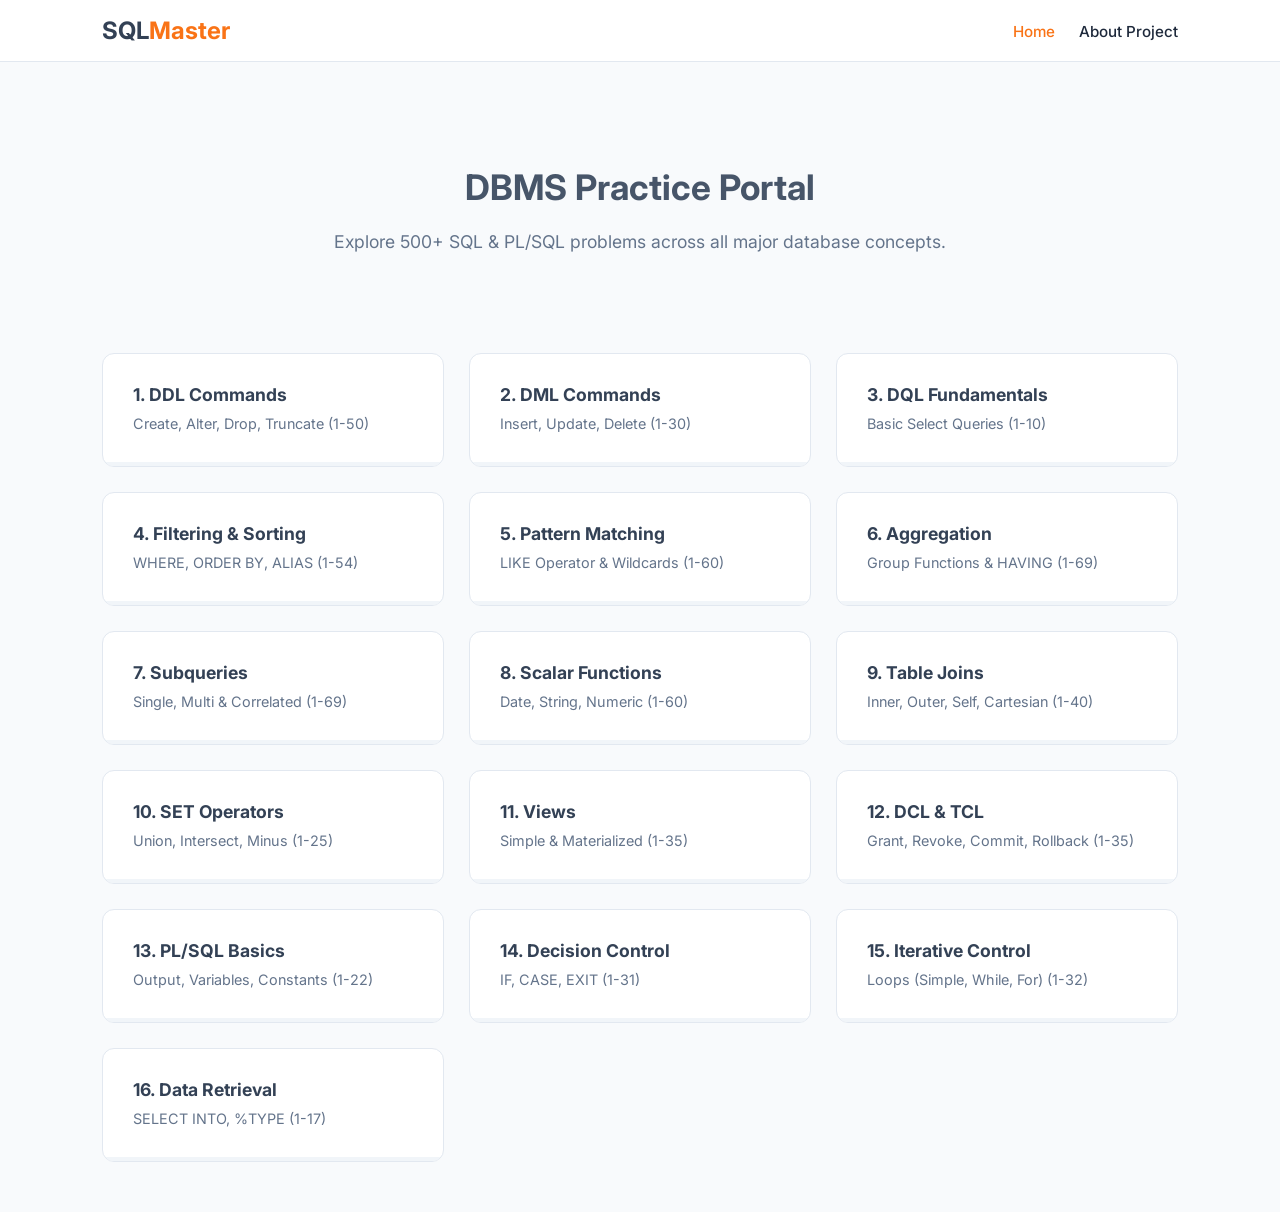
==== index.html @ 7c0995b2 "Add files via upload" ====
<!DOCTYPE html>
<html lang="en">
<head>
    <meta charset="UTF-8">
    <meta name="viewport" content="width=device-width, initial-scale=1.0">
    <link rel="stylesheet" href="style.css">
    <link href="https://fonts.googleapis.com/css2?family=Inter:wght@400;600;700&display=swap" rel="stylesheet">
    <title>SQLMaster | DBMS Portfolio</title>
</head>
<body>
    <nav class="navbar">
        <div class="logo">SQL<span>Master</span></div>
        <div class="nav-links">
            <a href="index.html" class="active">Home</a>
            <a href="about.html">About Project</a>
        </div>
    </nav>

    <header class="hero">
        <h1>DBMS Practice Portal</h1>
        <p>Explore 500+ SQL & PL/SQL problems across all major database concepts.</p>
    </header>

    <div class="container grid-layout">
        <a href="queries.html?cat=DDL&count=50" class="topic-card sql">
            <div class="card-body"><h3>1. DDL Commands</h3><p>Create, Alter, Drop, Truncate (1-50)</p></div>
            <div class="progress-line"></div>
        </a>

        <a href="queries.html?cat=DML&count=30" class="topic-card sql">
            <div class="card-body"><h3>2. DML Commands</h3><p>Insert, Update, Delete (1-30)</p></div>
            <div class="progress-line"></div>
        </a>

        <a href="queries.html?cat=DQL&count=10" class="topic-card sql">
            <div class="card-body"><h3>3. DQL Fundamentals</h3><p>Basic Select Queries (1-10)</p></div>
            <div class="progress-line"></div>
        </a>

        <a href="queries.html?cat=WHERE_ORDER&count=54" class="topic-card sql">
            <div class="card-body"><h3>4. Filtering & Sorting</h3><p>WHERE, ORDER BY, ALIAS (1-54)</p></div>
            <div class="progress-line"></div>
        </a>

        <a href="queries.html?cat=LIKE&count=60" class="topic-card sql">
            <div class="card-body"><h3>5. Pattern Matching</h3><p>LIKE Operator & Wildcards (1-60)</p></div>
            <div class="progress-line"></div>
        </a>

        <a href="queries.html?cat=GROUP_BY&count=69" class="topic-card sql">
            <div class="card-body"><h3>6. Aggregation</h3><p>Group Functions & HAVING (1-69)</p></div>
            <div class="progress-line"></div>
        </a>

        <a href="queries.html?cat=SUBQUERIES&count=69" class="topic-card sql">
            <div class="card-body"><h3>7. Subqueries</h3><p>Single, Multi & Correlated (1-69)</p></div>
            <div class="progress-line"></div>
        </a>

        <a href="queries.html?cat=SCALAR&count=60" class="topic-card sql">
            <div class="card-body"><h3>8. Scalar Functions</h3><p>Date, String, Numeric (1-60)</p></div>
            <div class="progress-line"></div>
        </a>

        <a href="queries.html?cat=JOINS&count=40" class="topic-card sql">
            <div class="card-body"><h3>9. Table Joins</h3><p>Inner, Outer, Self, Cartesian (1-40)</p></div>
            <div class="progress-line"></div>
        </a>

        <a href="queries.html?cat=SET&count=25" class="topic-card sql">
            <div class="card-body"><h3>10. SET Operators</h3><p>Union, Intersect, Minus (1-25)</p></div>
            <div class="progress-line"></div>
        </a>

        <a href="queries.html?cat=VIEWS&count=35" class="topic-card sql">
            <div class="card-body"><h3>11. Views</h3><p>Simple & Materialized (1-35)</p></div>
            <div class="progress-line"></div>
        </a>

        <a href="queries.html?cat=DCL_TCL&count=35" class="topic-card sql">
            <div class="card-body"><h3>12. DCL & TCL</h3><p>Grant, Revoke, Commit, Rollback (1-35)</p></div>
            <div class="progress-line"></div>
        </a>

        <a href="queries.html?cat=PLSQL_BASICS&count=22" class="topic-card plsql">
            <div class="card-body"><h3>13. PL/SQL Basics</h3><p>Output, Variables, Constants (1-22)</p></div>
            <div class="progress-line"></div>
        </a>

        <a href="queries.html?cat=DECISION&count=31" class="topic-card plsql">
            <div class="card-body"><h3>14. Decision Control</h3><p>IF, CASE, EXIT (1-31)</p></div>
            <div class="progress-line"></div>
        </a>

        <a href="queries.html?cat=ITERATIVE&count=32" class="topic-card plsql">
            <div class="card-body"><h3>15. Iterative Control</h3><p>Loops (Simple, While, For) (1-32)</p></div>
            <div class="progress-line"></div>
        </a>

        <a href="queries.html?cat=DATA_RETRIEVAL&count=17" class="topic-card plsql">
            <div class="card-body"><h3>16. Data Retrieval</h3><p>SELECT INTO, %TYPE (1-17)</p></div>
            <div class="progress-line"></div>
        </a>
    </div>
</body>
</html>
---- style.css ----
:root {
    --bg-light: #f8fafc;
    --card-white: #ffffff;
    --text-dark: #1e293b;
    --text-muted: #64748b;
    --accent: #f97316; /* Professional Orange */
    --border: #e2e8f0;
}

* { box-sizing: border-box; }

body {
    font-family: 'Inter', sans-serif;
    background-color: var(--bg-light);
    color: var(--text-dark);
    margin: 0;
}

/* Navbar */
.navbar {
    display: flex;
    justify-content: space-between;
    align-items: center;
    padding: 1rem 8%;
    background: white;
    border-bottom: 1px solid var(--border);
    position: sticky;
    top: 0;
    z-index: 100;
}

.logo { font-size: 1.5rem; font-weight: 700; color: #334155; }
.logo span { color: var(--accent); }

.nav-links a {
    text-decoration: none;
    color: var(--text-dark);
    margin-left: 20px;
    font-weight: 500;
    font-size: 0.95rem;
}

.nav-links a.active { color: var(--accent); }

/* Hero Section */
.hero {
    text-align: center;
    padding: 80px 20px;
    max-width: 800px;
    margin: 0 auto;
}

.hero h1 { font-size: 2.2rem; color: #475569; margin-bottom: 20px; }
.hero p { font-size: 1.1rem; color: var(--text-muted); line-height: 1.6; }

/* Grid Layout */
.grid-layout {
    display: grid;
    grid-template-columns: repeat(auto-fit, minmax(320px, 1fr));
    gap: 25px;
    padding: 0 8% 50px 8%;
}

/* Topic Card */
.topic-card {
    background: var(--card-white);
    border: 1px solid var(--border);
    border-radius: 12px;
    text-decoration: none;
    color: inherit;
    display: flex;
    flex-direction: column;
    justify-content: space-between;
    transition: all 0.3s ease;
    overflow: hidden;
    position: relative;
}

.topic-card:hover {
    transform: translateY(-5px);
    border-color: var(--accent);
    box-shadow: 0 10px 15px -3px rgba(0, 0, 0, 0.1);
}

.card-body { padding: 30px; }
.card-body h3 { margin: 0 0 10px 0; font-size: 1.1rem; color: #334155; }
.card-body p { margin: 0; color: var(--text-muted); font-size: 0.9rem; }

.card-footer {
    padding: 15px 30px;
    background: #fcfcfc;
    border-top: 1px solid #f1f5f9;
    display: flex;
    justify-content: space-between;
    align-items: center;
}

.status { font-size: 0.8rem; color: #94a3b8; font-weight: 500; }
.arrow { font-size: 0.9rem; color: var(--accent); font-weight: 600; }

.progress-line {
    height: 4px;
    background: #f1f5f9;
    width: 100%;
}

.topic-card:hover .progress-line {
    background: var(--accent);
}

/* Split Container */
.split-container {
    display: flex;
    height: calc(100vh - 70px);
    overflow: hidden;
}

.sidebar {
    width: 350px;
    background: white;
    border-right: 1px solid var(--border);
    display: flex;
    flex-direction: column;
}

.sidebar-header { padding: 20px; border-bottom: 1px solid var(--border); }
.sidebar-header h4 { margin: 0; color: #1e293b; }
.sidebar-header p { font-size: 0.8rem; color: var(--text-muted); margin: 5px 0 0; }

.query-list { overflow-y: auto; flex: 1; }

.content-area {
    flex: 1;
    background: #f1f5f9;
    padding: 40px;
    overflow-y: auto;
}

/* Detail Styling */
.detail-container { max-width: 900px; margin: 0 auto; }
.question-box { background: white; padding: 30px; border-radius: 12px; margin-bottom: 25px; border-left: 5px solid var(--accent); }
.label { font-size: 0.7rem; font-weight: 700; color: var(--accent); letter-spacing: 1px; }

.code-wrapper, .output-wrapper {
    background: #1e293b;
    border-radius: 12px;
    margin-bottom: 25px;
    overflow: hidden;
}

.panel-header {
    background: #334155;
    color: #cbd5e1;
    padding: 10px 20px;
    font-size: 0.8rem;
    display: flex;
    justify-content: space-between;
}

.code-wrapper pre {
    padding: 20px;
    margin: 0;
    color: #f8fafc;
    font-family: 'Fira Code', monospace;
    overflow-x: auto;
}

.output-screen {
    padding: 20px;
    background: #0f172a;
    color: #4ade80; /* Green terminal look */
    font-family: monospace;
    white-space: pre;
}

.hidden { display: none; }
.empty-state { text-align: center; margin-top: 100px; color: var(--text-muted); }


/* topic-card.sql styles */
.topic-card.sql:hover .progress-line { background: #3b82f6; } /* Blue for SQL */
.topic-card.sql .arrow { color: #3b82f6; }

/* topic-card.plsql styles */
.topic-card.plsql:hover .progress-line { background: #f97316; } /* Orange for PL/SQL */
.topic-card.plsql .arrow { color: #f97316; }

/* Scrollbar and Sidebar */
.sidebar {
    background: #ffffff;
    border-right: 1px solid #e2e8f0;
    width: 300px;
}

.query-list {
    overflow-y: scroll;
    height: calc(100vh - 120px);
}

.query-item {
    border-left: 3px solid transparent;
}

.query-item.active {
    background: #f8fafc;
    border-left: 3px solid var(--accent);
}
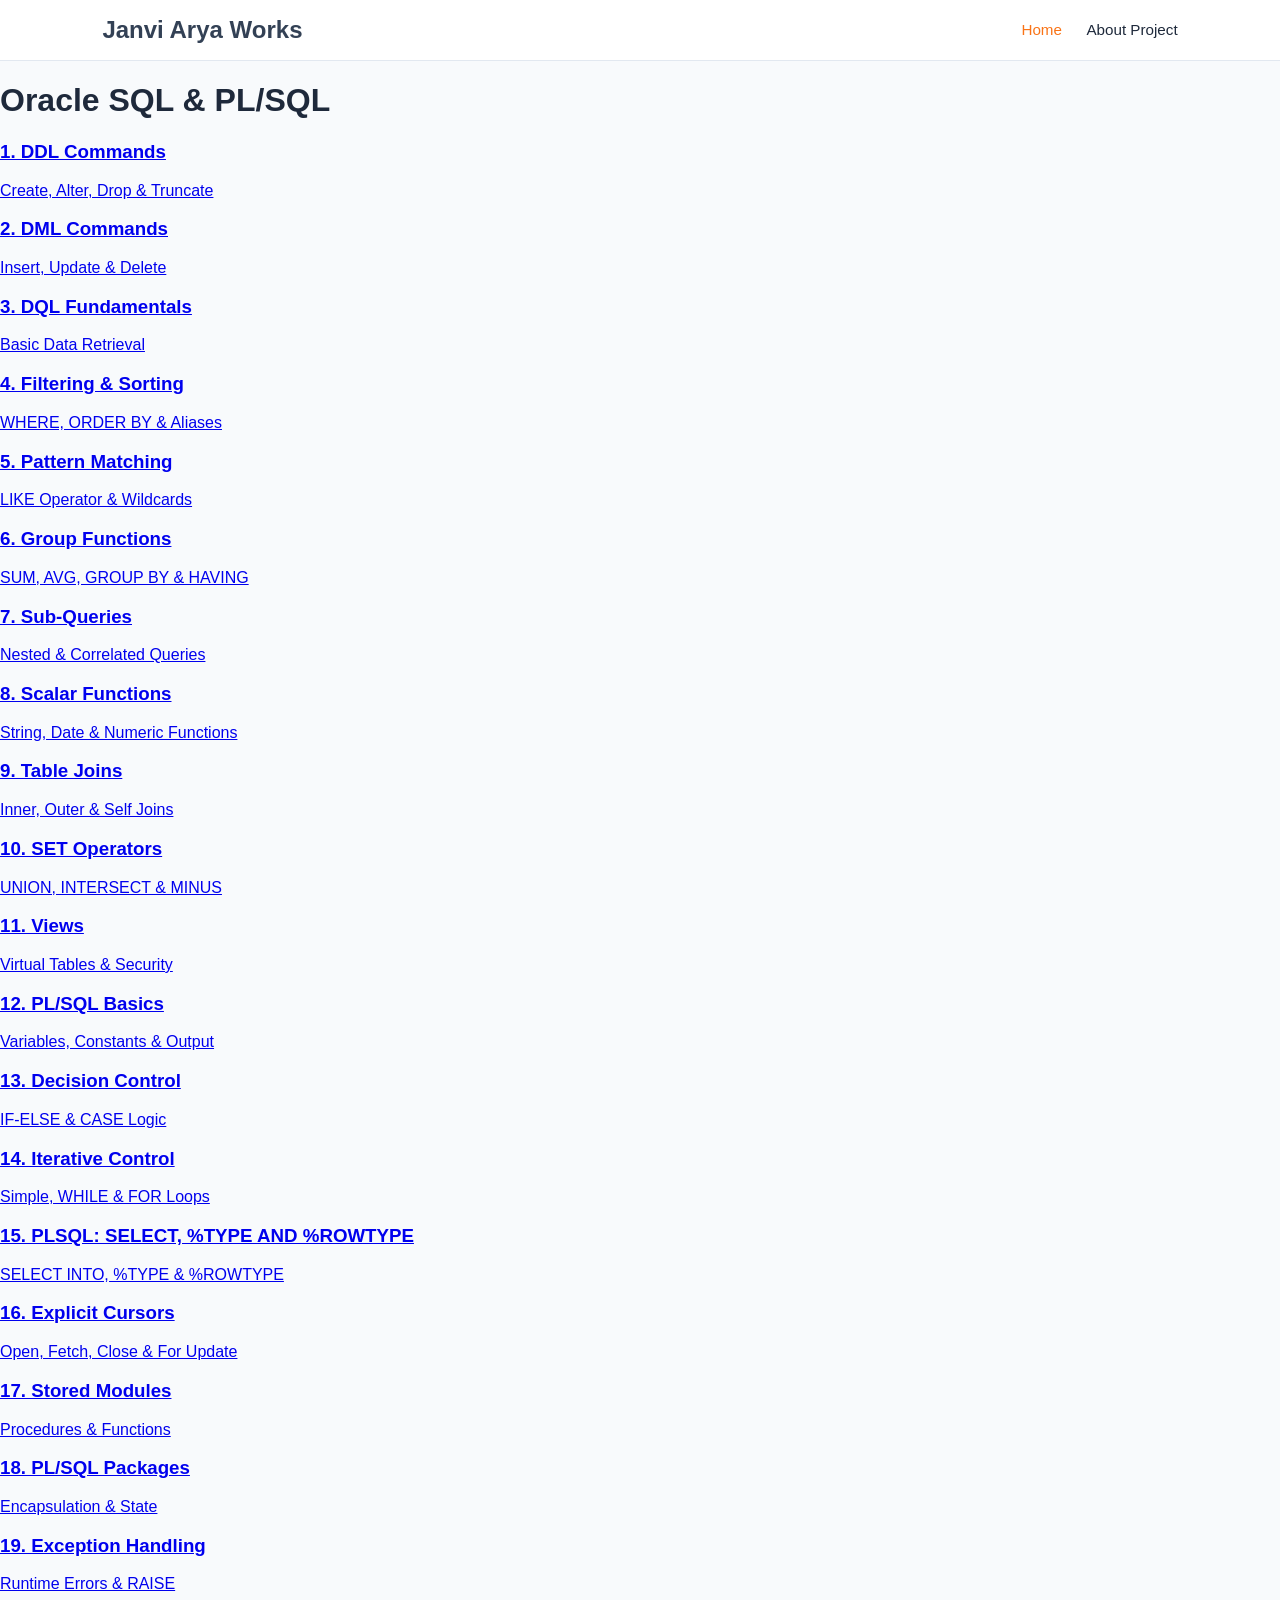
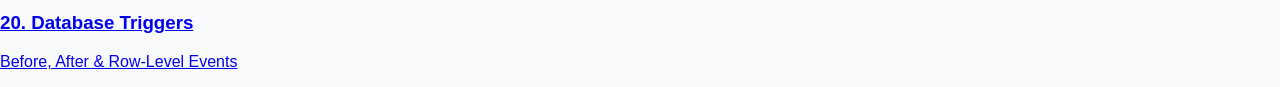
==== commit c14c3557: "Update index.html" ====
--- a/index.html
+++ b/index.html
@@ -1,106 +1,131 @@
 <!DOCTYPE html>
 <html lang="en">
+
 <head>
     <meta charset="UTF-8">
     <meta name="viewport" content="width=device-width, initial-scale=1.0">
+    <title>Oracle SQL & PL/SQL Portfolio</title>
     <link rel="stylesheet" href="style.css">
-    <link href="https://fonts.googleapis.com/css2?family=Inter:wght@400;600;700&display=swap" rel="stylesheet">
-    <title>SQLMaster | DBMS Portfolio</title>
 </head>
+
 <body>
+
     <nav class="navbar">
-        <div class="logo">SQL<span>Master</span></div>
+        <div class="logo">Janvi Arya Works</div>
         <div class="nav-links">
             <a href="index.html" class="active">Home</a>
             <a href="about.html">About Project</a>
         </div>
     </nav>
 
-    <header class="hero">
-        <h1>DBMS Practice Portal</h1>
-        <p>Explore 500+ SQL & PL/SQL problems across all major database concepts.</p>
-    </header>
+    <main class="main-content">
+        <header class="page-header">
+            <h1>Oracle SQL & PL/SQL</h1>
+        </header>
 
-    <div class="container grid-layout">
-        <a href="queries.html?cat=DDL&count=50" class="topic-card sql">
-            <div class="card-body"><h3>1. DDL Commands</h3><p>Create, Alter, Drop, Truncate (1-50)</p></div>
-            <div class="progress-line"></div>
-        </a>
+        <div class="category-grid">
+            <a href="queries.html?cat=DDL&count=41" class="category-card">
+                <h3>1. DDL Commands </h3>
+                <p>Create, Alter, Drop & Truncate</p>
+            </a>
 
-        <a href="queries.html?cat=DML&count=30" class="topic-card sql">
-            <div class="card-body"><h3>2. DML Commands</h3><p>Insert, Update, Delete (1-30)</p></div>
-            <div class="progress-line"></div>
-        </a>
+            <a href="queries.html?cat=DML&count=30" class="category-card">
+                <h3>2. DML Commands</h3>
+                <p>Insert, Update & Delete</p>
+            </a>
 
-        <a href="queries.html?cat=DQL&count=10" class="topic-card sql">
-            <div class="card-body"><h3>3. DQL Fundamentals</h3><p>Basic Select Queries (1-10)</p></div>
-            <div class="progress-line"></div>
-        </a>
+            <a href="queries.html?cat=DQL&count=10" class="category-card">
+                <h3>3. DQL Fundamentals</h3>
+                <p>Basic Data Retrieval</p>
+            </a>
 
-        <a href="queries.html?cat=WHERE_ORDER&count=54" class="topic-card sql">
-            <div class="card-body"><h3>4. Filtering & Sorting</h3><p>WHERE, ORDER BY, ALIAS (1-54)</p></div>
-            <div class="progress-line"></div>
-        </a>
+            <a href="queries.html?cat=WHERE&count=45" class="category-card">
+                <h3>4. Filtering & Sorting</h3>
+                <p>WHERE, ORDER BY & Aliases</p>
+            </a>
 
-        <a href="queries.html?cat=LIKE&count=60" class="topic-card sql">
-            <div class="card-body"><h3>5. Pattern Matching</h3><p>LIKE Operator & Wildcards (1-60)</p></div>
-            <div class="progress-line"></div>
-        </a>
+            <a href="queries.html?cat=LIKE&count=35" class="category-card">
+                <h3>5. Pattern Matching</h3>
+                <p>LIKE Operator & Wildcards</p>
+            </a>
 
-        <a href="queries.html?cat=GROUP_BY&count=69" class="topic-card sql">
-            <div class="card-body"><h3>6. Aggregation</h3><p>Group Functions & HAVING (1-69)</p></div>
-            <div class="progress-line"></div>
-        </a>
+            <a href="queries.html?cat=GROUP_BY&count=60" class="category-card">
+                <h3>6. Group Functions</h3>
+                <p>SUM, AVG, GROUP BY & HAVING</p>
+            </a>
 
-        <a href="queries.html?cat=SUBQUERIES&count=69" class="topic-card sql">
-            <div class="card-body"><h3>7. Subqueries</h3><p>Single, Multi & Correlated (1-69)</p></div>
-            <div class="progress-line"></div>
-        </a>
+            <a href="queries.html?cat=SUBQUERIES&count=35" class="category-card">
+                <h3>7. Sub-Queries</h3>
+                <p>Nested & Correlated Queries</p>
+            </a>
 
-        <a href="queries.html?cat=SCALAR&count=60" class="topic-card sql">
-            <div class="card-body"><h3>8. Scalar Functions</h3><p>Date, String, Numeric (1-60)</p></div>
-            <div class="progress-line"></div>
-        </a>
+            <a href="queries.html?cat=SCALAR&count=21" class="category-card">
+                <h3>8. Scalar Functions</h3>
+                <p>String, Date & Numeric Functions</p>
+            </a>
 
-        <a href="queries.html?cat=JOINS&count=40" class="topic-card sql">
-            <div class="card-body"><h3>9. Table Joins</h3><p>Inner, Outer, Self, Cartesian (1-40)</p></div>
-            <div class="progress-line"></div>
-        </a>
+            <a href="queries.html?cat=JOINS&count=20" class="category-card">
+                <h3>9. Table Joins</h3>
+                <p>Inner, Outer & Self Joins</p>
+            </a>
 
-        <a href="queries.html?cat=SET&count=25" class="topic-card sql">
-            <div class="card-body"><h3>10. SET Operators</h3><p>Union, Intersect, Minus (1-25)</p></div>
-            <div class="progress-line"></div>
-        </a>
+            <a href="queries.html?cat=SET&count=25" class="category-card">
+                <h3>10. SET Operators</h3>
+                <p>UNION, INTERSECT & MINUS</p>
+            </a>
 
-        <a href="queries.html?cat=VIEWS&count=35" class="topic-card sql">
-            <div class="card-body"><h3>11. Views</h3><p>Simple & Materialized (1-35)</p></div>
-            <div class="progress-line"></div>
-        </a>
+            <a href="queries.html?cat=VIEWS&count=10" class="category-card">
+                <h3>11. Views </h3>
+                <p>Virtual Tables & Security</p>
+            </a>
 
-        <a href="queries.html?cat=DCL_TCL&count=35" class="topic-card sql">
-            <div class="card-body"><h3>12. DCL & TCL</h3><p>Grant, Revoke, Commit, Rollback (1-35)</p></div>
-            <div class="progress-line"></div>
-        </a>
+            <a href="queries.html?cat=PLSQL_BASICS&count=22" class="category-card plsql-card">
+                <h3>12. PL/SQL Basics</h3>
+                <p>Variables, Constants & Output</p>
+            </a>
 
-        <a href="queries.html?cat=PLSQL_BASICS&count=22" class="topic-card plsql">
-            <div class="card-body"><h3>13. PL/SQL Basics</h3><p>Output, Variables, Constants (1-22)</p></div>
-            <div class="progress-line"></div>
-        </a>
+            <a href="queries.html?cat=DECISION&count=18" class="category-card plsql-card">
+                <h3>13. Decision Control</h3>
+                <p>IF-ELSE & CASE Logic</p>
+            </a>
 
-        <a href="queries.html?cat=DECISION&count=31" class="topic-card plsql">
-            <div class="card-body"><h3>14. Decision Control</h3><p>IF, CASE, EXIT (1-31)</p></div>
-            <div class="progress-line"></div>
-        </a>
+            <a href="queries.html?cat=ITERATIVE&count=21" class="category-card plsql-card">
+                <h3>14. Iterative Control</h3>
+                <p>Simple, WHILE & FOR Loops</p>
+            </a>
 
-        <a href="queries.html?cat=ITERATIVE&count=32" class="topic-card plsql">
-            <div class="card-body"><h3>15. Iterative Control</h3><p>Loops (Simple, While, For) (1-32)</p></div>
-            <div class="progress-line"></div>
-        </a>
+            <a href="queries.html?cat=DATA_RETRIEVAL&count=17" class="category-card">
+                <h3>15. PLSQL: SELECT, %TYPE AND %ROWTYPE</h3>
+                <p>SELECT INTO, %TYPE & %ROWTYPE</p>
+            </a>
 
-        <a href="queries.html?cat=DATA_RETRIEVAL&count=17" class="topic-card plsql">
-            <div class="card-body"><h3>16. Data Retrieval</h3><p>SELECT INTO, %TYPE (1-17)</p></div>
-            <div class="progress-line"></div>
-        </a>
-    </div>
+            <a href="queries.html?cat=CURSORS&count=24" class="category-card">
+                <h3>16. Explicit Cursors</h3>
+                <p>Open, Fetch, Close & For Update</p>
+            </a>
+
+            <a href="queries.html?cat=PROCEDURES&count=20" class="category-card">
+                <h3>17. Stored Modules</h3>
+                <p>Procedures & Functions </p>
+            </a>
+
+            <a href="queries.html?cat=PACKAGES&count=9" class="category-card plsql-card">
+                <h3>18. PL/SQL Packages</h3>
+                <p>Encapsulation & State </p>
+            </a>
+
+            <a href="queries.html?cat=EXCEPTIONS&count=12" class="category-card plsql-card">
+                <h3>19. Exception Handling</h3>
+                <p>Runtime Errors & RAISE </p>
+            </a>
+
+            <a href="queries.html?cat=TRIGGERS&count=13" class="category-card plsql-card">
+                <h3>20. Database Triggers</h3>
+                <p>Before, After & Row-Level Events </p>
+            </a>
+        </div>
+    </main>
+
 </body>
-</html>+
+</html>
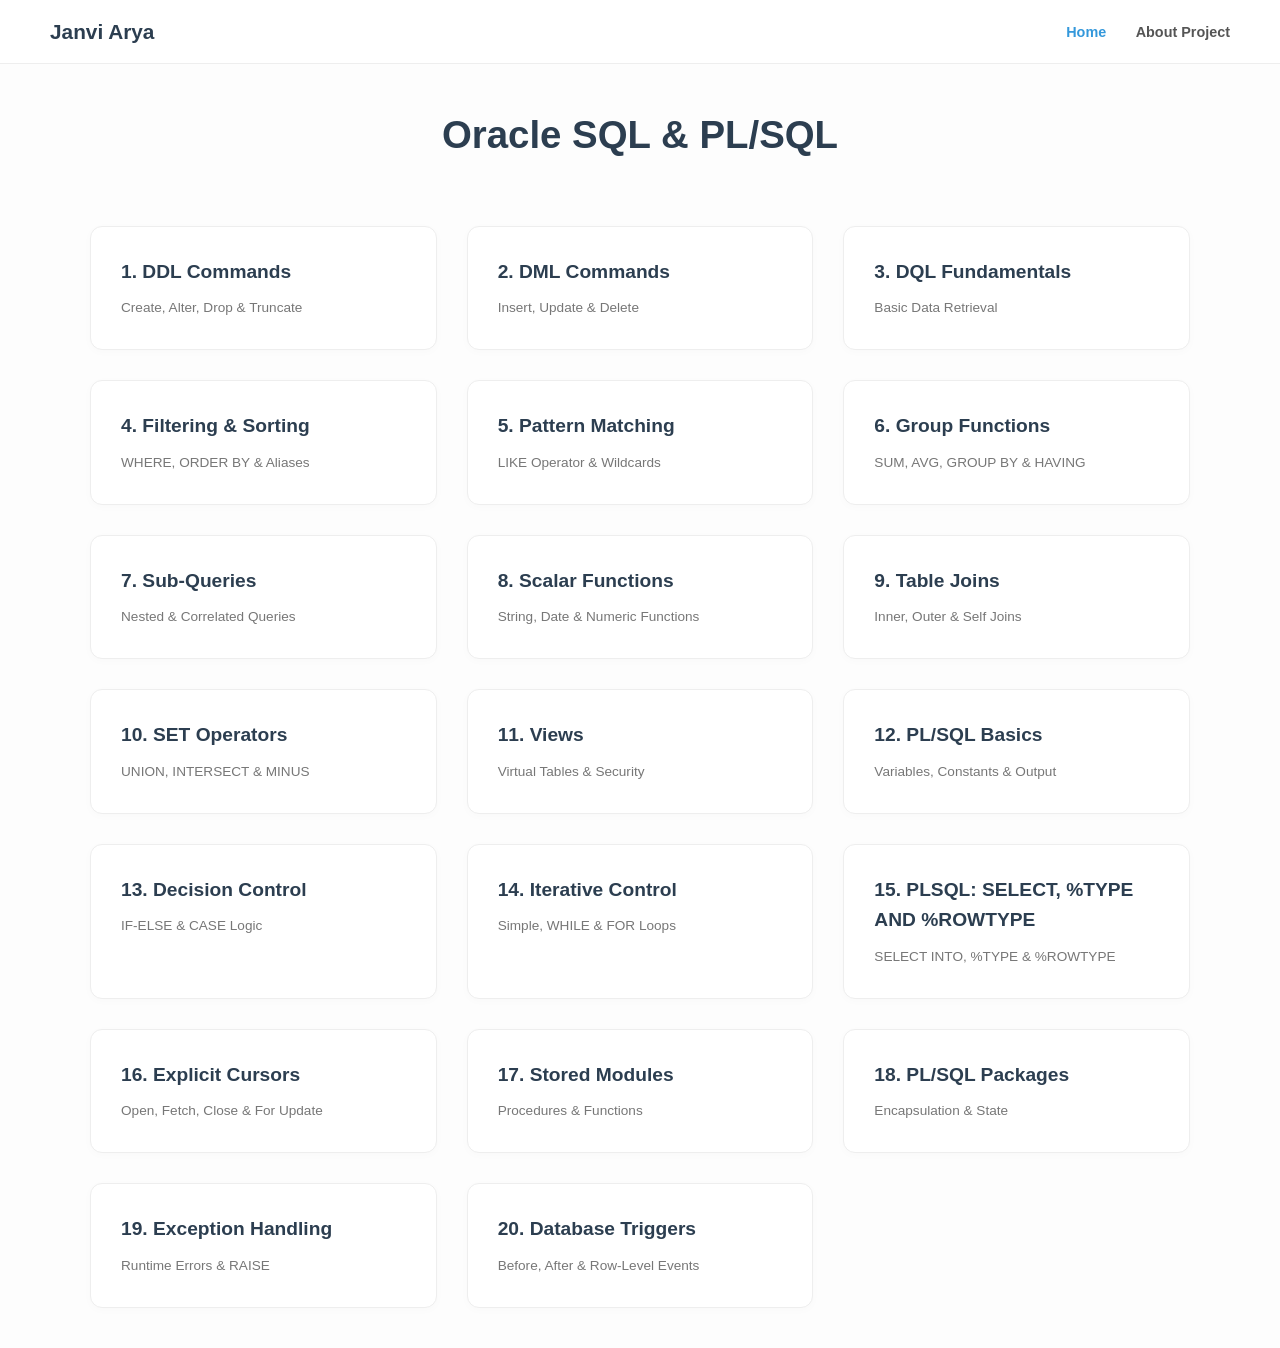
==== commit fb216461: "Update index.html" ====
--- a/index.html
+++ b/index.html
@@ -11,7 +11,7 @@
 <body>
 
     <nav class="navbar">
-        <div class="logo">Janvi Arya Works</div>
+        <div class="logo">Janvi Arya</div>
         <div class="nav-links">
             <a href="index.html" class="active">Home</a>
             <a href="about.html">About Project</a>
--- a/style.css
+++ b/style.css
@@ -1,207 +1,211 @@
 :root {
-    --bg-light: #f8fafc;
-    --card-white: #ffffff;
-    --text-dark: #1e293b;
-    --text-muted: #64748b;
-    --accent: #f97316; /* Professional Orange */
-    --border: #e2e8f0;
-}
-
-* { box-sizing: border-box; }
+    --primary-color: #2c3e50; 
+    --accent-color: #3498db;   
+    --bg-color: #fdfdfd;
+    --border-color: #eeeeee;
+    --text-muted: #777777;
+}
 
 body {
-    font-family: 'Inter', sans-serif;
-    background-color: var(--bg-light);
-    color: var(--text-dark);
+    background-color: var(--bg-color);
+    color: #333;
+    font-family: 'Segoe UI', Arial, sans-serif;
     margin: 0;
-}
-
-/* Navbar */
+    padding: 0;
+    line-height: 1.6;
+}
+
+/* --- NAVIGATION --- */
 .navbar {
+    background: #ffffff;
+    padding: 15px 50px;
     display: flex;
     justify-content: space-between;
     align-items: center;
-    padding: 1rem 8%;
-    background: white;
-    border-bottom: 1px solid var(--border);
-    position: sticky;
-    top: 0;
-    z-index: 100;
-}
-
-.logo { font-size: 1.5rem; font-weight: 700; color: #334155; }
-.logo span { color: var(--accent); }
+    border-bottom: 1px solid var(--border-color);
+}
+
+.logo {
+    font-size: 1.3rem;
+    font-weight: 700;
+    color: var(--primary-color);
+}
 
 .nav-links a {
     text-decoration: none;
-    color: var(--text-dark);
-    margin-left: 20px;
-    font-weight: 500;
-    font-size: 0.95rem;
-}
-
-.nav-links a.active { color: var(--accent); }
-
-/* Hero Section */
-.hero {
+    color: #555;
+    margin-left: 25px;
+    font-size: 0.9rem;
+    font-weight: 600;
+    transition: color 0.2s;
+}
+
+.nav-links a:hover, .nav-links a.active {
+    color: var(--accent-color);
+}
+
+/* --- MAIN CONTENT --- */
+.main-content {
+    max-width: 1100px;
+    margin: 40px auto;
+    padding: 0 20px;
+}
+
+.page-header {
     text-align: center;
-    padding: 80px 20px;
-    max-width: 800px;
-    margin: 0 auto;
-}
-
-.hero h1 { font-size: 2.2rem; color: #475569; margin-bottom: 20px; }
-.hero p { font-size: 1.1rem; color: var(--text-muted); line-height: 1.6; }
-
-/* Grid Layout */
-.grid-layout {
+    margin-bottom: 60px;
+}
+
+.page-header h1 {
+    font-size: 2.4rem;
+    color: var(--primary-color);
+    margin-bottom: 10px;
+}
+
+.page-header p {
+    color: var(--text-muted);
+    font-size: 1.1rem;
+}
+
+/* --- CATEGORY GRID --- */
+.category-grid {
     display: grid;
-    grid-template-columns: repeat(auto-fit, minmax(320px, 1fr));
-    gap: 25px;
-    padding: 0 8% 50px 8%;
-}
-
-/* Topic Card */
-.topic-card {
-    background: var(--card-white);
-    border: 1px solid var(--border);
+    grid-template-columns: repeat(auto-fit, minmax(300px, 1fr));
+    gap: 30px;
+}
+
+/* --- CATEGORY CARD --- */
+.category-card {
+    background: #ffffff;
+    padding: 30px;
+    border: 1px solid var(--border-color);
     border-radius: 12px;
     text-decoration: none;
-    color: inherit;
-    display: flex;
-    flex-direction: column;
-    justify-content: space-between;
-    transition: all 0.3s ease;
-    overflow: hidden;
-    position: relative;
-}
-
-.topic-card:hover {
+    color: #333;
+    transition: all 0.3s cubic-bezier(0.25, 0.8, 0.25, 1);
+    display: block;
+    box-shadow: 0 2px 10px rgba(0,0,0,0.02);
+}
+
+/* Subtle Hover Effect */
+.category-card:hover {
+    border-color: var(--accent-color);
     transform: translateY(-5px);
-    border-color: var(--accent);
-    box-shadow: 0 10px 15px -3px rgba(0, 0, 0, 0.1);
-}
-
-.card-body { padding: 30px; }
-.card-body h3 { margin: 0 0 10px 0; font-size: 1.1rem; color: #334155; }
-.card-body p { margin: 0; color: var(--text-muted); font-size: 0.9rem; }
-
-.card-footer {
-    padding: 15px 30px;
-    background: #fcfcfc;
-    border-top: 1px solid #f1f5f9;
-    display: flex;
-    justify-content: space-between;
-    align-items: center;
-}
-
-.status { font-size: 0.8rem; color: #94a3b8; font-weight: 500; }
-.arrow { font-size: 0.9rem; color: var(--accent); font-weight: 600; }
-
-.progress-line {
-    height: 4px;
-    background: #f1f5f9;
-    width: 100%;
-}
-
-.topic-card:hover .progress-line {
-    background: var(--accent);
-}
-
-/* Split Container */
-.split-container {
+    box-shadow: 0 10px 20px rgba(0,0,0,0.05);
+}
+
+.category-card h3 {
+    margin: 0 0 10px 0;
+    color: var(--primary-color);
+    font-size: 1.2rem;
+    font-weight: 700;
+}
+
+.category-card p {
+    margin: 0;
+    font-size: 0.85rem;
+    color: var(--text-muted);
+}
+
+/* --- QUERIES PAGE LAYOUT --- */
+.practice-container {
     display: flex;
     height: calc(100vh - 70px);
-    overflow: hidden;
 }
 
 .sidebar {
-    width: 350px;
+    width: 300px;
+    background: #f8f9fa;
+    border-right: 1px solid var(--border-color);
+    padding: 25px;
+    overflow-y: auto;
+}
+
+.group-header {
+    color: var(--primary-color);
+    font-weight: 700;
+    font-size: 0.75rem;
+    margin-top: 25px;
+    margin-bottom: 8px;
+    text-transform: uppercase;
+    letter-spacing: 1px;
+}
+
+#problemList {
+    list-style: none;
+    padding: 0;
+}
+
+#problemList li {
+    padding: 8px 12px;
+    font-size: 0.85rem;
+    color: #555;
+    cursor: pointer;
+    border-radius: 6px;
+    transition: all 0.2s;
+}
+
+#problemList li:hover {
+    background: #ffffff;
+    color: var(--accent-color);
+    padding-left: 18px;
+    box-shadow: 0 2px 5px rgba(0,0,0,0.05);
+}
+
+/* --- DISPLAY AREA --- */
+.main-display {
+    flex: 1;
+    padding: 50px;
     background: white;
-    border-right: 1px solid var(--border);
-    display: flex;
-    flex-direction: column;
-}
-
-.sidebar-header { padding: 20px; border-bottom: 1px solid var(--border); }
-.sidebar-header h4 { margin: 0; color: #1e293b; }
-.sidebar-header p { font-size: 0.8rem; color: var(--text-muted); margin: 5px 0 0; }
-
-.query-list { overflow-y: auto; flex: 1; }
-
-.content-area {
-    flex: 1;
-    background: #f1f5f9;
-    padding: 40px;
     overflow-y: auto;
 }
 
-/* Detail Styling */
-.detail-container { max-width: 900px; margin: 0 auto; }
-.question-box { background: white; padding: 30px; border-radius: 12px; margin-bottom: 25px; border-left: 5px solid var(--accent); }
-.label { font-size: 0.7rem; font-weight: 700; color: var(--accent); letter-spacing: 1px; }
-
-.code-wrapper, .output-wrapper {
-    background: #1e293b;
-    border-radius: 12px;
-    margin-bottom: 25px;
-    overflow: hidden;
-}
-
-.panel-header {
-    background: #334155;
-    color: #cbd5e1;
-    padding: 10px 20px;
-    font-size: 0.8rem;
-    display: flex;
-    justify-content: space-between;
-}
-
-.code-wrapper pre {
-    padding: 20px;
-    margin: 0;
-    color: #f8fafc;
-    font-family: 'Fira Code', monospace;
-    overflow-x: auto;
-}
-
-.output-screen {
-    padding: 20px;
-    background: #0f172a;
-    color: #4ade80; /* Green terminal look */
-    font-family: monospace;
-    white-space: pre;
-}
-
-.hidden { display: none; }
-.empty-state { text-align: center; margin-top: 100px; color: var(--text-muted); }
-
-
-/* topic-card.sql styles */
-.topic-card.sql:hover .progress-line { background: #3b82f6; } /* Blue for SQL */
-.topic-card.sql .arrow { color: #3b82f6; }
-
-/* topic-card.plsql styles */
-.topic-card.plsql:hover .progress-line { background: #f97316; } /* Orange for PL/SQL */
-.topic-card.plsql .arrow { color: #f97316; }
-
-/* Scrollbar and Sidebar */
-.sidebar {
-    background: #ffffff;
-    border-right: 1px solid #e2e8f0;
-    width: 300px;
-}
-
-.query-list {
-    overflow-y: scroll;
-    height: calc(100vh - 120px);
-}
-
-.query-item {
-    border-left: 3px solid transparent;
-}
-
-.query-item.active {
-    background: #f8fafc;
-    border-left: 3px solid var(--accent);
-}+.q-text {
+    font-size: 1.5rem;
+    font-weight: 700;
+    color: var(--primary-color);
+    margin-bottom: 20px;
+    display: block;
+}
+
+.code-box, .output-box {
+    background: #fdfdfd;
+    border: 1px solid var(--border-color);
+    padding: 25px;
+    border-radius: 10px;
+    font-family: 'Consolas', 'Courier New', monospace;
+    font-size: 0.95rem;
+    line-height: 1.5;
+    margin-top: 15px;
+    position: relative;
+}
+
+.output-box {
+    background: #ffffff;
+}
+
+/* --- TABLES --- */
+.oracle-table {
+    width: 100%;
+    border-collapse: collapse;
+    margin-top: 10px;
+}
+
+.oracle-table th {
+    background-color: #f8f9fa;
+    color: #555;
+    text-align: left;
+    padding: 12px;
+    border-bottom: 2px solid var(--border-color);
+    font-weight: 700;
+}
+
+.oracle-table td {
+    padding: 10px 12px;
+    border-bottom: 1px solid #f1f1f1;
+    color: #444;
+}
+
+.oracle-table tr:hover {
+    background-color: #fcfcfc;
+}
